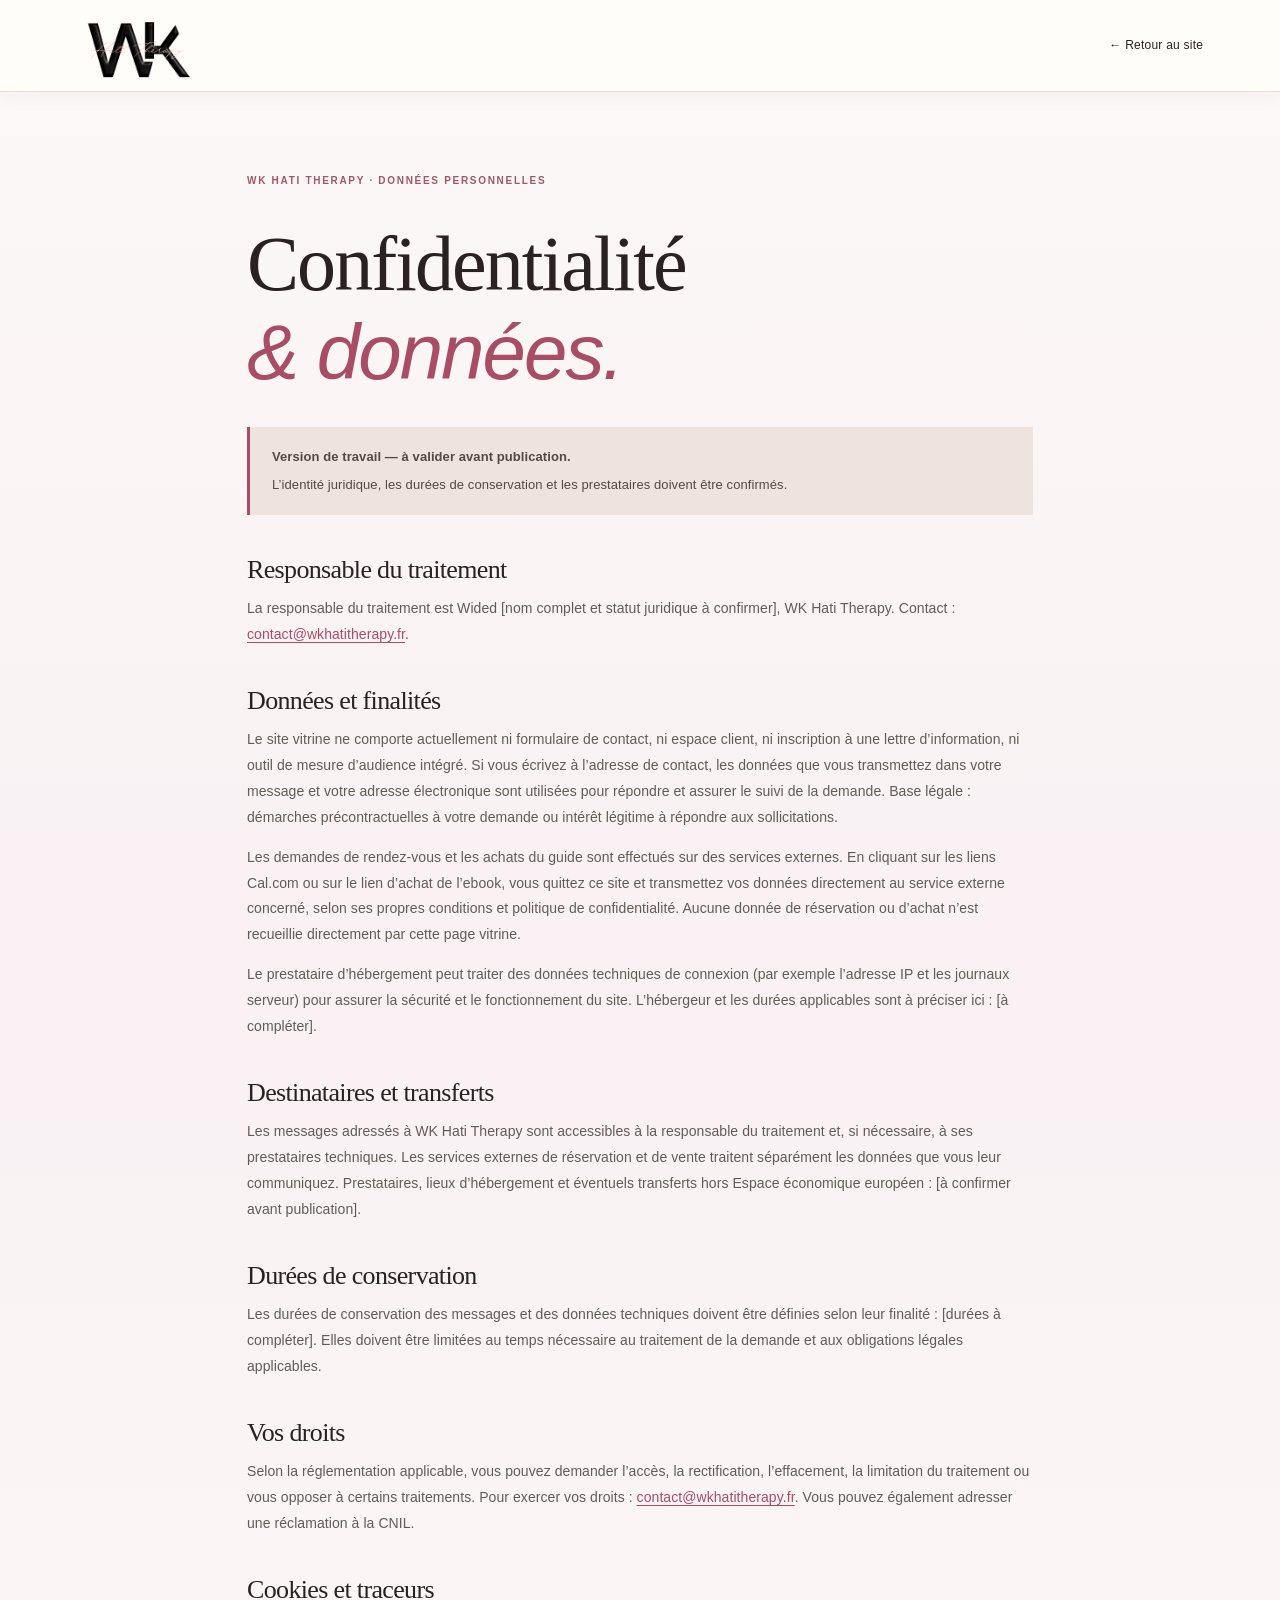
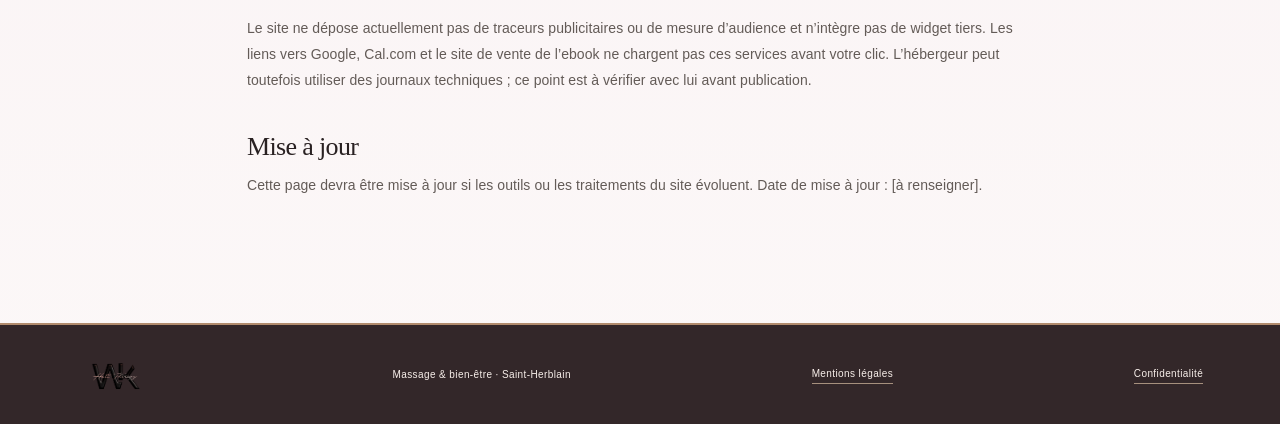
==== confidentialite.html @ cc338f1d "Première version du site WK Hati Therapy" ====
<!doctype html>
<html lang="fr"><head><meta charset="utf-8"><meta name="viewport" content="width=device-width, initial-scale=1"><meta name="theme-color" content="#f8f3f0"><title>Confidentialité — WK Hati Therapy</title><link rel="stylesheet" href="styles.css"></head>
<body class="legal-page">
<header class="site-header"><a class="brand" href="index.html" aria-label="WK Hati Therapy, accueil"><img src="Logo WK 2025 .PNG" alt="WK Hati Therapy"></a><a class="text-link" href="index.html">← Retour au site</a></header>
<main class="legal-content"><div class="section-kicker">WK Hati Therapy · Données personnelles</div><h1>Confidentialité<br><em>& données.</em></h1>
<div class="draft-alert"><strong>Version de travail — à valider avant publication.</strong> L’identité juridique, les durées de conservation et les prestataires doivent être confirmés.</div>
<h2>Responsable du traitement</h2><p>La responsable du traitement est Wided [nom complet et statut juridique à confirmer], WK Hati Therapy. Contact : <a href="mailto:contact@wkhatitherapy.fr">contact@wkhatitherapy.fr</a>.</p>
<h2>Données et finalités</h2><p>Le site vitrine ne comporte actuellement ni formulaire de contact, ni espace client, ni inscription à une lettre d’information, ni outil de mesure d’audience intégré. Si vous écrivez à l’adresse de contact, les données que vous transmettez dans votre message et votre adresse électronique sont utilisées pour répondre et assurer le suivi de la demande. Base légale : démarches précontractuelles à votre demande ou intérêt légitime à répondre aux sollicitations.</p>
<p>Les demandes de rendez-vous et les achats du guide sont effectués sur des services externes. En cliquant sur les liens Cal.com ou sur le lien d’achat de l’ebook, vous quittez ce site et transmettez vos données directement au service externe concerné, selon ses propres conditions et politique de confidentialité. Aucune donnée de réservation ou d’achat n’est recueillie directement par cette page vitrine.</p>
<p>Le prestataire d’hébergement peut traiter des données techniques de connexion (par exemple l’adresse IP et les journaux serveur) pour assurer la sécurité et le fonctionnement du site. L’hébergeur et les durées applicables sont à préciser ici : [à compléter].</p>
<h2>Destinataires et transferts</h2><p>Les messages adressés à WK Hati Therapy sont accessibles à la responsable du traitement et, si nécessaire, à ses prestataires techniques. Les services externes de réservation et de vente traitent séparément les données que vous leur communiquez. Prestataires, lieux d’hébergement et éventuels transferts hors Espace économique européen : [à confirmer avant publication].</p>
<h2>Durées de conservation</h2><p>Les durées de conservation des messages et des données techniques doivent être définies selon leur finalité : [durées à compléter]. Elles doivent être limitées au temps nécessaire au traitement de la demande et aux obligations légales applicables.</p>
<h2>Vos droits</h2><p>Selon la réglementation applicable, vous pouvez demander l’accès, la rectification, l’effacement, la limitation du traitement ou vous opposer à certains traitements. Pour exercer vos droits : <a href="mailto:contact@wkhatitherapy.fr">contact@wkhatitherapy.fr</a>. Vous pouvez également adresser une réclamation à la CNIL.</p>
<h2>Cookies et traceurs</h2><p>Le site ne dépose actuellement pas de traceurs publicitaires ou de mesure d’audience et n’intègre pas de widget tiers. Les liens vers Google, Cal.com et le site de vente de l’ebook ne chargent pas ces services avant votre clic. L’hébergeur peut toutefois utiliser des journaux techniques ; ce point est à vérifier avec lui avant publication.</p>
<h2>Mise à jour</h2><p>Cette page devra être mise à jour si les outils ou les traitements du site évoluent. Date de mise à jour : [à renseigner].</p></main>
<footer class="site-footer"><a class="footer-brand" href="index.html"><img src="Logo WK 2025 .PNG" alt="WK Hati Therapy"></a><span>Massage & bien-être · Saint-Herblain</span><a href="mentions-legales.html">Mentions légales</a><a href="confidentialite.html">Confidentialité</a></footer></body></html>
---- styles.css ----
:root{--paper:#f8f3f0;--cream:#fffdfb;--rose:#d5a19e;--rose-dark:#a86666;--ink:#201d1c;--green:#263c36;--muted:#77706c;--serif:'Playfair Display',Georgia,serif;--sans:'DM Sans',Arial,sans-serif;--content:1180px}
*{box-sizing:border-box}html{scroll-behavior:smooth;scroll-padding-top:92px}body{margin:0;background:var(--paper);color:var(--ink);font-family:var(--sans);font-size:15px;line-height:1.7}a{color:inherit;text-decoration:none}button{font:inherit}.site-header{height:88px;padding:0 max(5.5vw,24px);display:flex;align-items:center;justify-content:space-between;background:rgba(248,243,240,.94);position:sticky;top:0;z-index:20;border-bottom:1px solid rgba(32,29,28,.07);backdrop-filter:blur(12px)}.brand{width:102px;height:75px;display:flex;align-items:center;overflow:hidden}.brand img{width:100%;height:auto;object-fit:contain}.main-nav{display:flex;align-items:center;gap:clamp(16px,2.2vw,34px);font-size:12px;letter-spacing:.025em;color:#4c4643}.main-nav a{transition:color .2s}.main-nav a:hover,.text-link:hover{color:var(--rose-dark)}.button{display:inline-flex;align-items:center;justify-content:center;gap:30px;padding:14px 21px;background:var(--ink);color:white;font-size:11px;letter-spacing:.07em;text-transform:uppercase;transition:transform .2s,background .2s}.button:hover{transform:translateY(-2px);background:var(--rose-dark)}.button span{font-size:15px}.button-small{padding:12px 16px;gap:14px;font-size:10px}.menu-toggle{display:none}.hero{min-height:640px;max-width:1440px;margin:auto;padding:64px max(9vw,50px) 74px;position:relative;display:grid;grid-template-columns:1fr 1fr;align-items:center;overflow:hidden}.hero-copy{position:relative;z-index:2;padding-bottom:28px}.eyebrow,.section-kicker{font-size:10px;letter-spacing:.17em;text-transform:uppercase;color:var(--rose-dark);font-weight:600}.eyebrow{display:flex;align-items:center;gap:12px}.eyebrow-line{display:block;width:27px;height:1px;background:var(--rose-dark)}h1,h2,h3,p{margin-top:0}h1,h2{font-family:var(--serif);font-weight:500;letter-spacing:-.035em;line-height:1.13}h1{font-size:clamp(58px,7vw,94px);margin:25px 0 20px}h1 em,h2 em{font-weight:500;color:var(--rose-dark)}.hero-intro{max-width:410px;color:#655e5b;font-size:15px;line-height:1.9}.hero-actions{display:flex;align-items:center;gap:27px;margin-top:30px}.text-link{font-size:12px;letter-spacing:.02em;transition:color .2s}.text-link span{margin-left:9px;color:var(--rose-dark)}.hero-note{margin-top:57px;display:flex;align-items:center;gap:12px;font-size:10px;line-height:1.5;letter-spacing:.1em;text-transform:uppercase;color:#706965}.note-mark{font-size:24px;color:var(--rose-dark)}.hero-art{min-height:500px;position:relative;display:flex;align-items:center;justify-content:center}.art-halo{position:absolute;width:min(39vw,480px);aspect-ratio:1;border-radius:50%;background:#eadbd6;right:4%;top:5%;box-shadow:inset 0 0 0 1px rgba(255,255,255,.65)}.art-frame{position:relative;width:min(36vw,430px);aspect-ratio:1;overflow:hidden;border-radius:48% 48% 44% 44%;box-shadow:0 24px 60px rgba(62,40,38,.12);transform:rotate(2deg);background:#fff}.art-frame img{width:100%;height:100%;object-fit:cover}.art-caption{position:absolute;bottom:22px;right:0;display:flex;align-items:center;gap:12px;font-size:9px;letter-spacing:.13em;text-transform:uppercase;color:#685e59}.art-caption i{height:1px;width:35px;background:var(--rose-dark)}.floating-petal{position:absolute;border:1px solid #bf8881;border-radius:100% 0 100% 0;opacity:.72;transform:rotate(35deg)}.petal-one{width:19px;height:32px;top:72px;left:10%}.petal-two{width:12px;height:20px;bottom:100px;right:12%;transform:rotate(70deg)}.scroll-cue{position:absolute;bottom:27px;left:50%;display:flex;align-items:center;gap:12px;font-size:9px;letter-spacing:.16em;text-transform:uppercase;color:#827a75}.scroll-cue i{display:block;width:1px;height:34px;background:var(--rose-dark)}.intro-band{display:flex;justify-content:center;align-items:center;gap:42px;padding:22px;background:var(--green);color:#f6efea;text-align:center;font-family:var(--serif);font-size:17px;font-style:italic}.intro-band p{margin:0}.intro-band span{color:#dbb5aa;font-size:14px}.section{max-width:var(--content);margin:auto;padding:120px 36px}.section-kicker{color:var(--rose-dark);margin-bottom:30px}.section-kicker span{padding:0 7px;color:#c9aaa2}.about-grid{display:grid;grid-template-columns:.95fr 1.05fr;gap:10%;align-items:center}.image-placeholder{min-height:430px;position:relative;overflow:hidden;background:linear-gradient(135deg,#e1c3ba,#f0e1d9 52%,#b4b7a1);display:grid;place-items:center}.image-placeholder:before{content:"";position:absolute;inset:18px;border:1px solid rgba(255,255,255,.75)}.placeholder-sun{position:absolute;width:300px;height:300px;border-radius:50%;background:rgba(255,247,238,.36);left:-57px;top:-85px}.placeholder-copy{position:relative;text-align:center;color:#564740;display:flex;flex-direction:column;gap:13px}.placeholder-copy small,.photo-placeholder span,.shop-visual small{font-size:8px;letter-spacing:.2em}.placeholder-copy strong{font:500 25px/1.3 var(--serif)}.placeholder-corner{position:absolute;bottom:35px;right:35px;font:italic 28px var(--serif);color:rgba(255,255,255,.8)}.about-copy{position:relative;padding:35px 0}.about-copy h2,.services-heading h2,.cabinet-top h2,.shop-copy h2,.ebook-copy h2,.contact-main h2{font-size:clamp(38px,4vw,55px);margin:15px 0 24px}.about-copy>p:not(.eyebrow){max-width:450px;color:#6e6662;line-height:1.9;font-size:13px}.underlined{display:inline-block;margin-top:18px;padding-bottom:7px;border-bottom:1px solid #c99b93}.about-flower{position:absolute;width:135px;height:135px;right:-12px;bottom:-35px;overflow:hidden;border-radius:50%;opacity:.82}.about-flower img{width:100%;height:100%;object-fit:cover}.services-section{max-width:none;padding-left:max(calc((100% - var(--content))/2 + 36px),6vw);padding-right:max(calc((100% - var(--content))/2 + 36px),6vw);background:#eee3de}.services-heading,.cabinet-top{display:flex;justify-content:space-between;align-items:end;gap:40px}.services-heading h2,.cabinet-top h2{margin-bottom:0}.services-heading>p,.cabinet-top>p{max-width:330px;margin:0 0 7px;color:#706864;font-size:13px;line-height:1.85}.service-cards{display:grid;grid-template-columns:repeat(2,1fr);gap:17px;margin:48px 0 44px}.service-card{background:rgba(255,253,251,.73);padding:27px 28px 58px;min-height:252px;position:relative;border:1px solid rgba(146,105,99,.1);transition:transform .25s}.service-card:hover{transform:translateY(-5px)}.service-card.featured{background:#f9f3ef}.service-number{font-size:9px;letter-spacing:.12em;color:#a37c76}.service-icon{position:absolute;right:26px;top:21px;color:var(--rose-dark);font-size:23px}.service-card h3{font:500 25px var(--serif);margin:25px 0 9px}.service-card p{font-size:12px;color:#756c68;max-width:260px;min-height:42px}.service-meta{display:flex;flex-wrap:wrap;gap:6px 16px;padding-top:12px;border-top:1px solid #e7dcd7;font-size:9px;color:#827773}.card-link{position:absolute;right:23px;bottom:19px;color:var(--rose-dark);font-size:18px}.booking-strip{display:flex;justify-content:space-between;align-items:center;border-top:1px solid #d6c4bd;padding-top:24px}.booking-strip p{font:italic 20px var(--serif);margin:0}.button-light{background:#fffaf7;color:var(--ink)}.button-light:hover{background:var(--rose-dark);color:white}.cabinet-section{padding-top:118px;padding-bottom:120px}.gallery-grid{display:grid;grid-template-columns:1.55fr 1fr 1fr;gap:18px;margin-top:43px;align-items:start}.gallery-tile:nth-child(2){margin-top:42px}.gallery-tile:nth-child(3){margin-top:14px}.photo-placeholder{aspect-ratio:1.08;position:relative;display:flex;align-items:center;justify-content:center;overflow:hidden;background:linear-gradient(145deg,#ddd3ca,#f0e9e2 56%,#c9b4a6)}.gallery-large .photo-placeholder{aspect-ratio:1.5;background:linear-gradient(145deg,#d9cfc7,#efe7de 55%,#b8c2b0)}.photo-placeholder:before{content:"";position:absolute;width:65%;height:85%;border:1px solid rgba(255,255,255,.72);border-radius:48% 48% 4px 4px;bottom:-20%;left:18%;background:rgba(255,255,255,.11)}.photo-placeholder span{position:relative;color:#6c5e56}.photo-placeholder b{position:absolute;top:16px;right:18px;font:italic 16px var(--serif);color:#fff}.photo-placeholder.tone-rose{background:linear-gradient(150deg,#e7cdc8,#f5e9e3 58%,#caa59c)}.photo-placeholder.tone-green{background:linear-gradient(150deg,#c5c7b7,#e6e1d6 56%,#99a492)}.gallery-tile>p{margin:12px 0 0;font:italic 15px var(--serif);color:#665d58}.shop-section{max-width:none;padding:95px max(calc((100% - var(--content))/2 + 36px),6vw);background:#f0e9e5;display:grid;grid-template-columns:1fr 1fr;align-items:center;gap:10%}.shop-visual{height:360px;background:#e0c5bb;display:flex;align-items:center;justify-content:center;position:relative;overflow:hidden}.shop-sun{position:absolute;width:270px;height:270px;border-radius:50%;background:#ebd7ce;left:20%;top:4%;box-shadow:0 0 0 25px rgba(250,244,239,.17)}.shop-stack{position:relative;width:135px;height:170px;transform:rotate(-8deg)}.shop-stack span{position:absolute;width:100px;height:144px;background:#f8f1eb;border:1px solid rgba(84,61,53,.12);box-shadow:12px 12px 22px rgba(75,49,40,.14)}.shop-stack span:nth-child(1){left:12px;top:0;transform:rotate(12deg);background:#d9aaa0}.shop-stack span:nth-child(2){left:25px;top:8px;transform:rotate(5deg);background:#f4eee7}.shop-stack span:nth-child(3){left:31px;top:13px;background:#fffaf6}.shop-visual small{position:absolute;bottom:23px;left:25px;color:#65564f}.shop-copy{position:relative}.shop-copy h2{font-size:clamp(38px,4vw,52px)}.shop-copy>p,.ebook-copy>p{max-width:430px;color:#706864;line-height:1.9;font-size:13px}.shop-count{display:flex;align-items:center;gap:15px;margin-top:48px;font-size:9px;letter-spacing:.1em;text-transform:uppercase;color:#8b7f78}.shop-count span{height:1px;width:60px;background:#c9a39b}.ebooks-section{padding:110px max(calc((100% - var(--content))/2 + 36px),6vw);display:grid;grid-template-columns:.7fr 1.3fr;align-items:center;gap:12%;position:relative;overflow:hidden}.ebook-cover{width:250px;height:335px;background:#31473f;color:#fff5ed;display:flex;flex-direction:column;justify-content:space-between;padding:24px;position:relative;box-shadow:20px 20px 0 #e4d4ce,0 20px 35px #56433f22;overflow:hidden}.cover-orbit{position:absolute;width:280px;height:280px;border:1px solid rgba(248,230,214,.5);border-radius:50%;right:-110px;top:40px;box-shadow:0 0 0 24px rgba(248,230,214,.06),0 0 0 50px rgba(248,230,214,.05)}.ebook-cover>span,.ebook-cover small{font-size:8px;letter-spacing:.18em;z-index:1}.ebook-cover b{font:500 31px/1.2 var(--serif);z-index:1}.ebook-cover em{font-weight:500;color:#ddb7aa}.ebook-cover small{color:#d4c0b6}.ebook-image{width:100%;max-width:360px;aspect-ratio:1;margin:0 auto;background:#eadbd6;box-shadow:16px 16px 0 #e4d4ce;overflow:hidden;display:flex;align-items:center;justify-content:center}.ebook-image img{display:block;width:100%;height:100%;object-fit:contain}.ebook-copy{position:relative;z-index:1}.ebook-offer{display:flex;align-items:center;justify-content:space-between;gap:16px;max-width:410px;padding:14px 0;margin:20px 0 8px;border-top:1px solid #e2d4ce;border-bottom:1px solid #e2d4ce;color:#6b615c;font-size:10px;letter-spacing:.09em;text-transform:uppercase}.ebook-offer strong{font:500 24px var(--serif);color:var(--rose-dark);letter-spacing:0;white-space:nowrap}.ebook-copy .button{margin-top:14px}.ebook-flower{position:absolute;right:5%;top:10%;font-size:92px;color:#e8d8d2;opacity:.58}.contact-section{padding:95px max(calc((100% - var(--content))/2 + 36px),6vw);background:var(--green);color:#f8f1ec;display:grid;grid-template-columns:.9fr 1.1fr;gap:10%}.contact-main .section-kicker{color:#d6aaa0}.contact-main h2{margin-top:16px}.contact-main h2 em{color:#d9aaa1}.contact-main>p{max-width:340px;color:#d0d4ce;font-size:13px;margin:25px 0 28px}.contact-details{display:grid;grid-template-columns:1fr 1fr;gap:22px 35px}.contact-item small{font-size:8px;letter-spacing:.16em;color:#d5aaa0}.contact-item p{font-size:12px;line-height:1.8;margin:8px 0 0}.contact-item p span{color:#b6c1b9}.contact-item a{border-bottom:1px solid #9eaaa2}.map-placeholder{height:118px;grid-column:1/-1;border:1px solid rgba(232,225,215,.27);display:flex;align-items:center;justify-content:center;gap:10px;position:relative;color:#ced4cc;font-size:8px;letter-spacing:.13em}.map-placeholder i{font-size:20px;color:#d8b1a8;font-style:normal}.map-placeholder small{position:absolute;bottom:9px;right:12px;font-size:8px;color:#a8b2aa}.site-footer{min-height:90px;padding:20px max(5.5vw,24px);display:flex;align-items:center;justify-content:space-between;gap:20px;background:#1e302b;color:#d8d5cf;font-size:9px;letter-spacing:.04em}.footer-brand{width:75px;height:55px;overflow:hidden;display:block}.footer-brand img{width:100%;height:100%;object-fit:contain}.site-footer>a:not(.footer-brand){border-bottom:1px solid #66736c}.site-footer small{color:#9fa7a0}
.faq-section{padding-top:105px;padding-bottom:110px}.faq-heading{display:flex;justify-content:space-between;align-items:end;gap:40px}.faq-heading h2{font-size:clamp(38px,4vw,55px);margin:15px 0 0}.faq-heading>p{max-width:350px;margin:0 0 5px;color:#706864;font-size:13px;line-height:1.85}.faq-health-note{display:flex;gap:15px;align-items:flex-start;margin:38px 0 28px;padding:20px 24px;background:#eee3de;color:#655e59}.faq-health-note .note-mark{flex:none;margin-top:0}.faq-health-note p{margin:0;font-size:12px;line-height:1.8}.faq-health-note strong{font-size:11px;letter-spacing:.06em;text-transform:uppercase;color:#453d39}.faq-health-note a{color:var(--rose-dark);text-decoration:underline;text-underline-offset:3px}.faq-list{border-top:1px solid #d9cec8}.faq-item{border-bottom:1px solid #d9cec8}.faq-item summary{display:grid;grid-template-columns:40px 1fr 28px;gap:18px;align-items:center;padding:20px 2px;cursor:pointer;list-style:none;font:500 18px/1.45 var(--serif)}.faq-item summary::-webkit-details-marker{display:none}.faq-index{font:600 9px var(--sans);letter-spacing:.12em;color:var(--rose-dark)}.faq-item summary i{position:relative;width:22px;height:22px;border:1px solid #d4b3ac;border-radius:50%}.faq-item summary i:before,.faq-item summary i:after{content:"";position:absolute;background:var(--rose-dark);width:8px;height:1px;left:6px;top:10px;transition:transform .2s}.faq-item summary i:after{transform:rotate(90deg)}.faq-item[open] summary i:after{transform:rotate(0)}.faq-answer{padding:0 48px 23px 58px;color:#706864;font-size:13px;line-height:1.9}.faq-answer p{margin:0;max-width:780px}.faq-answer .text-link{margin-top:14px;font-size:11px}@media(max-width:980px){.site-header{padding:0 24px}.main-nav{gap:14px;font-size:11px}.header-cta{display:none}.hero{padding-left:7vw;padding-right:7vw}.art-frame{width:min(42vw,430px)}.art-halo{width:min(46vw,480px)}.section{padding-left:6vw;padding-right:6vw}.services-section,.shop-section,.ebooks-section,.contact-section{padding-left:6vw;padding-right:6vw}}
@media(max-width:700px){.faq-heading{align-items:flex-start;flex-direction:column;gap:18px}.faq-heading>p{max-width:480px}.faq-health-note{padding:17px 16px;gap:10px;margin:28px 0 20px}.faq-item summary{grid-template-columns:27px 1fr 24px;gap:10px;padding:17px 0;font-size:16px}.faq-answer{padding:0 6px 20px 37px;font-size:12px}html{scroll-padding-top:72px}.site-header{height:72px;padding:0 20px}.brand{width:82px;height:64px}.menu-toggle{display:flex;width:42px;height:42px;border:0;background:none;flex-direction:column;gap:6px;align-items:center;justify-content:center;cursor:pointer;margin-left:auto}.menu-toggle span{width:21px;height:1px;background:var(--ink);transition:transform .2s}.menu-toggle[aria-expanded="true"] span:first-child{transform:translateY(3.5px) rotate(45deg)}.menu-toggle[aria-expanded="true"] span:last-child{transform:translateY(-3.5px) rotate(-45deg)}.main-nav{display:none;position:absolute;top:71px;left:0;right:0;background:var(--paper);padding:16px 24px 24px;box-shadow:0 18px 22px #30272215;flex-direction:column;align-items:flex-start;gap:0}.main-nav.open{display:flex}.main-nav a{padding:10px 0;width:100%;border-bottom:1px solid #e6dcd6}.hero{display:flex;flex-direction:column;align-items:stretch;padding:55px 24px 62px;min-height:unset}.hero-copy{padding-bottom:0}.eyebrow{font-size:9px}.hero h1{font-size:60px;margin:20px 0 17px}.hero-intro{font-size:14px;max-width:440px}.hero-actions{gap:17px;flex-wrap:wrap}.button{font-size:9px;padding:13px 16px;gap:19px}.text-link{font-size:11px}.hero-note{margin-top:30px}.hero-art{min-height:360px;margin-top:0}.art-frame{width:min(76vw,360px)}.art-halo{width:min(82vw,390px);right:8%;top:3%}.art-caption{right:0;bottom:4px;font-size:7px;gap:8px}.scroll-cue{display:none}.intro-band{padding:18px 20px;gap:15px;flex-wrap:wrap;font-size:14px}.section{padding:76px 24px}.section-kicker{margin-bottom:24px}.about-grid{grid-template-columns:1fr;gap:35px}.image-placeholder{min-height:330px}.about-copy{padding:0}.about-copy h2,.services-heading h2,.cabinet-top h2,.shop-copy h2,.ebook-copy h2,.contact-main h2{font-size:40px}.about-flower{width:94px;height:94px;right:0;bottom:-15px}.services-heading,.cabinet-top{align-items:flex-start;flex-direction:column;gap:18px}.services-heading>p,.cabinet-top>p{max-width:420px}.service-cards{grid-template-columns:1fr;gap:12px;margin:30px 0}.service-card{min-height:222px}.booking-strip{align-items:flex-start;gap:15px;flex-direction:column}.booking-strip p{font-size:18px}.gallery-grid{grid-template-columns:1fr 1fr;gap:12px;margin-top:30px}.gallery-large{grid-column:1/-1}.gallery-tile:nth-child(2),.gallery-tile:nth-child(3){margin-top:0}.gallery-large .photo-placeholder{aspect-ratio:1.35}.photo-placeholder{aspect-ratio:1}.gallery-tile>p{font-size:13px}.shop-section{padding:65px 24px;grid-template-columns:1fr;gap:35px}.shop-visual{height:290px}.shop-count{margin-top:30px}.ebooks-section{padding:75px 24px;grid-template-columns:1fr;gap:45px}.ebook-image{width:min(100%,320px);margin:0 auto}.ebook-cover{width:205px;height:275px;margin:0 auto}.ebook-copy{text-align:left}.ebook-flower{right:-20px;top:5%;font-size:70px}.contact-section{padding:70px 24px;grid-template-columns:1fr;gap:40px}.contact-details{gap:20px}.site-footer{padding:20px 24px;flex-wrap:wrap}.site-footer>span{width:calc(100% - 100px);text-align:right}.site-footer small{margin-left:auto}}
@media(prefers-reduced-motion:reduce){html{scroll-behavior:auto}*,*:before,*:after{transition:none!important}}

/* Images de prestations et retours clients */
.logo-frame{background:#fff;padding:34px;transform:none;border:10px solid rgba(255,255,255,.55)}
.logo-frame img{object-fit:contain}
.founder-image{min-height:430px;position:relative;overflow:hidden;background:#fffdfb}
.founder-image img{display:block;width:100%;height:100%;min-height:430px;object-fit:cover}
.service-card{overflow:hidden}
.service-image{display:block;width:calc(100% + 56px);height:178px;object-fit:cover;margin:-27px -28px 18px}
.service-icon{top:218px}
.service-card h3{margin:12px 0 9px}
.reviews-section{padding-top:78px;padding-bottom:88px}
.reviews-intro{display:flex;justify-content:space-between;align-items:end;gap:40px}
.reviews-intro h2{font-size:clamp(38px,4vw,55px);margin:14px 0 0}
.reviews-intro>p{max-width:355px;color:#706864;font-size:13px;line-height:1.9}
.review-cards{display:grid;grid-template-columns:repeat(3,1fr);gap:16px;margin:30px 0 8px}
.review-cards blockquote{margin:0;padding:22px 24px;background:#eee3de;border:1px solid rgba(146,105,99,.1)}
.review-stars{color:var(--rose-dark);font-size:13px;letter-spacing:.12em}
.review-cards blockquote p{margin:12px 0;font:italic 20px/1.45 var(--serif);color:#433b38}
.review-cards cite{font-size:9px;font-style:normal;letter-spacing:.12em;text-transform:uppercase;color:#827773}
@media(max-width:700px){.logo-frame{padding:22px;border-width:7px}.founder-image,.founder-image img{min-height:330px}.service-image{height:155px}.service-icon{top:195px}.reviews-intro{align-items:flex-start;flex-direction:column;gap:16px}.review-cards{grid-template-columns:1fr;gap:10px}.review-cards blockquote{padding:17px 20px}.reviews-section{padding-top:62px;padding-bottom:68px}}

.legal-page .site-header{position:relative}.legal-content{max-width:850px;margin:auto;padding:80px 32px 110px}.legal-content h1{font-size:clamp(48px,7vw,78px);margin:16px 0 30px}.legal-content h2{font-size:26px;margin:38px 0 12px}.legal-content p,.legal-content li{font-size:14px;line-height:1.85;color:#635b57}.legal-content ul{padding-left:22px}.legal-content a{color:var(--rose-dark);text-decoration:underline;text-underline-offset:3px}.draft-alert{margin:25px 0 40px;padding:18px 22px;background:#eee3de;border-left:3px solid var(--rose-dark);font-size:13px;line-height:1.8;color:#544a45}.draft-alert strong{display:block;margin-bottom:5px}.legal-page .site-footer{flex-wrap:wrap}

.service-icon{top:193px}@media(max-width:700px){.service-icon{top:170px}}

/* Palette WK Hati Therapy : blanc, encre et rose */
:root{--paper:#fff;--cream:#fff;--rose:#e9a1b1;--rose-dark:#b44868;--ink:#201d1c}
body{background:#fff}
.main-nav{font-family:var(--serif);font-size:14px;font-weight:500;letter-spacing:.04em;color:#282322;gap:clamp(15px,1.9vw,27px)}
.main-nav a{padding:8px 0;position:relative}
.main-nav a:after{content:"";position:absolute;left:0;right:100%;bottom:2px;height:1px;background:var(--rose-dark);transition:right .2s}
.main-nav a:hover:after{right:0}
.intro-band{background:#fff3f5;color:var(--ink)}
.intro-band span{color:var(--rose-dark)}
.services-section{background:#fbf7f7}
.service-card,.service-card.featured{background:#fff}
.service-card{padding-bottom:48px}
.service-image{height:132px;margin-bottom:16px}
.service-card:before{content:"";position:absolute;z-index:1;inset:0 0 auto;height:132px;background:linear-gradient(0deg,rgba(28,22,23,.68),rgba(28,22,23,.02) 95%);pointer-events:none}
.service-card h3{position:absolute;z-index:2;top:78px;left:26px;right:24px;margin:0;color:#fff;font:500 26px/1.15 var(--serif);text-shadow:0 1px 8px rgba(0,0,0,.24)}
.service-icon{top:164px;color:var(--rose-dark)}
.service-number{color:var(--rose-dark)}
.shop-section{background:#fbf6f5}
.shop-visual{background:#f1dfdf}
.shop-sun{background:#fff4f2;box-shadow:0 0 0 25px rgba(250,244,239,.25)}
.ebook-cover{background:#fff;color:var(--ink);border:1px solid #eadcda}
.ebook-cover em,.ebook-cover small{color:var(--rose-dark)}
.cover-orbit{border-color:rgba(180,72,104,.28);box-shadow:0 0 0 24px rgba(180,72,104,.04),0 0 0 50px rgba(180,72,104,.025)}
.contact-section{background:#fff4f5;color:var(--ink);border-top:1px solid #f0dfe2}
.contact-main .section-kicker,.contact-item small{color:var(--rose-dark)}
.contact-main h2 em{color:var(--rose-dark)}
.contact-main>p,.contact-item p,.contact-item p span{color:#665e5b}
.contact-item a{border-color:var(--rose-dark)}
.map-placeholder{color:#665e5b;border-color:#e7cdd2}
.map-placeholder small{color:#706864}
.site-footer{background:#fff;color:#332e2c;border-top:1px solid #eee4e3}
.site-footer>a:not(.footer-brand){border-color:#c86b83}
.site-footer small{color:#706864}
.button-light{background:#fff;color:var(--ink);border:1px solid #e9cbd2}
.button-light:hover{color:#fff}
@media(max-width:700px){.main-nav{font-family:var(--sans);font-size:15px;letter-spacing:.015em}.service-image{height:118px}.service-card:before{height:118px}.service-card h3{top:67px;left:21px;right:20px;font-size:24px}.service-icon{top:148px}}

.naro-image{object-position:50% 45%}.shop-visual{display:block;height:360px;position:relative;overflow:hidden;background:#f1dfdf}.shop-visual img{display:block;width:100%;height:100%;object-fit:cover;object-position:50% 55%}.shop-visual small{z-index:1;left:20px;bottom:20px;padding:8px 11px;background:rgba(255,255,255,.88);color:#332e2c;letter-spacing:.12em}.contact-location{grid-column:1/-1}.contact-building{display:block;width:100%;height:230px;object-fit:cover;object-position:center 48%;margin-top:12px;border:1px solid #f0dfe2}.transit-info{margin-top:12px!important;font-size:11px!important;line-height:1.75!important}.transit-info a{display:inline-block;margin-top:5px;color:var(--rose-dark);border-bottom:1px solid var(--rose-dark)}@media(max-width:700px){.shop-visual{height:290px}.contact-location{grid-column:1/-1}.contact-building{height:190px}}

/* Finition éditoriale WK Hati Therapy */
:root{--paper:#fffdfc;--cream:#fff;--rose:#e8a0b0;--rose-dark:#a94462;--ink:#211b1b;--green:#f5e9e9;--muted:#6d6260;--content:1200px}
body{background:#fff;color:var(--ink);font-size:16px;line-height:1.72}
.site-header{height:94px;padding:0 max(6vw,28px);background:rgba(255,253,252,.96);border-bottom:1px solid #f0e5e3}
.brand{width:116px;height:82px}
.main-nav{gap:clamp(17px,2vw,31px);font-family:var(--serif);font-size:15px;letter-spacing:.035em;color:#302829}
.main-nav a{padding:10px 0}
.header-cta{font-size:10px}
.button{border-radius:2px;background:#a94462;color:#fff;padding:15px 23px;letter-spacing:.09em;font-size:10px}
.button:hover{background:#87364e}
.button-small{border-radius:2px;padding:13px 17px}
.hero{max-width:1420px;min-height:650px;padding-top:72px;padding-bottom:82px}
.hero h1{font-size:clamp(60px,7vw,92px);line-height:1.04}
.hero-intro{font-size:16px;max-width:455px;color:#625757;line-height:1.85}
.hero-art .art-halo{background:#f3e2e1}
.art-frame{box-shadow:0 25px 65px rgba(66,39,42,.12)}
.intro-band{padding:25px 28px;background:#fbf3f3;font-size:18px}
.section{padding-top:108px;padding-bottom:108px}
.section-kicker{font-size:10px;letter-spacing:.2em;color:var(--rose-dark)}
.about-grid{gap:8%;align-items:center}
.founder-image{min-height:500px;max-height:550px;border-radius:3px 84px 3px 3px;box-shadow:0 20px 48px rgba(58,37,36,.1)}
.founder-image img{min-height:500px;max-height:550px;object-position:center 38%}
.about-copy{padding:22px 0}
.about-copy h2,.services-heading h2,.shop-copy h2,.ebook-copy h2,.contact-main h2{font-size:clamp(40px,4.3vw,58px)}
.about-copy>p:not(.eyebrow){font-size:14px;line-height:1.95;color:#625858}
.reviews-section{padding-top:65px;padding-bottom:94px}
.reviews-intro h2{font-size:clamp(38px,4vw,52px)}
.review-cards{gap:18px;margin:34px 0 14px}
.review-cards blockquote{padding:25px 27px;background:#fff;border:1px solid #eee0e0;box-shadow:0 12px 30px rgba(65,39,42,.045)}
.review-cards blockquote p{font-size:21px;line-height:1.45}
.review-stars{letter-spacing:.17em;color:#aa4c65}
.services-section{background:#faf5f4}
.services-heading{gap:60px}
.services-heading>p{max-width:390px;font-size:14px;line-height:1.9}
.service-cards{gap:20px}
.service-card,.service-card.featured{border:1px solid #eee4e2;box-shadow:0 8px 24px rgba(58,39,39,.035);transition:transform .25s,box-shadow .25s}
.service-card:hover{transform:translateY(-4px);box-shadow:0 14px 30px rgba(58,39,39,.09)}
.service-image{height:146px;margin-bottom:16px}
.service-card:before{height:146px;background:linear-gradient(0deg,rgba(24,18,20,.72),rgba(24,18,20,.02) 96%)}
.service-card h3{top:88px;left:27px;right:26px;font-size:27px;line-height:1.12}
.service-icon{top:178px}
.service-card p{font-size:13px;line-height:1.75;max-width:320px;color:#6d6260}
.service-meta{font-size:10px;letter-spacing:.02em;color:#625958}
.booking-strip{border-color:#e4d5d2}
.faq-section{padding-top:92px}
.faq-banner{width:100%;margin:0 auto 40px;overflow:hidden;border-radius:5px;box-shadow:0 16px 38px rgba(70,43,43,.08)}
.faq-banner img{display:block;width:100%;height:auto}
.visually-hidden{position:absolute!important;width:1px;height:1px;padding:0;margin:-1px;overflow:hidden;clip:rect(0,0,0,0);white-space:nowrap;border:0}
.faq-health-note{background:#fbf2f3;border:1px solid #f0e1e2;border-radius:3px;padding:22px 26px}
.faq-item{border-color:#ece2e0}
.faq-item summary{font-size:19px}
.faq-answer{font-size:14px}
.shop-section{background:#fcf8f7}
.shop-visual{height:360px;box-shadow:0 16px 42px rgba(58,39,39,.1)}
.contact-section{padding-top:84px;padding-bottom:84px;background:#fff7f7;gap:8%;border-top:1px solid #f0e2e2}
.contact-details{gap:24px 30px}
.contact-item small{font-size:9px;letter-spacing:.18em}
.contact-item p{font-size:13px}
.contact-location p:first-of-type{font-size:14px;line-height:1.7}
.contact-images{display:grid;grid-template-columns:.9fr 1.1fr;gap:11px;margin:15px 0 12px}
.contact-building,.cabinet-interior{display:block;width:100%;height:152px;object-fit:cover;border:1px solid #eee1e0}
.contact-building{object-position:center 42%}
.cabinet-interior{object-position:center 36%}
.transit-info{font-size:12px!important}
.site-footer{min-height:100px;padding:22px max(6vw,28px);font-size:10px}
@media(max-width:980px){.main-nav{font-size:14px;gap:14px}.hero{min-height:600px}.section{padding-top:88px;padding-bottom:88px}.services-heading{gap:35px}}
@media(max-width:700px){.site-header{height:74px;padding:0 20px}.brand{width:90px;height:66px}.main-nav{font-family:var(--sans);font-size:15px;letter-spacing:.02em}.hero{padding:52px 24px 62px}.hero h1{font-size:58px}.hero-intro{font-size:14px}.section{padding:72px 24px}.about-grid{gap:30px}.founder-image,.founder-image img{min-height:340px;max-height:390px}.reviews-section{padding-top:48px;padding-bottom:68px}.review-cards{gap:12px}.services-section{padding-top:75px;padding-bottom:75px}.service-image{height:128px}.service-card:before{height:128px}.service-card h3{top:74px;left:22px;right:21px;font-size:24px}.service-icon{top:158px}.faq-banner{margin-bottom:28px;border-radius:3px}.faq-section{padding-top:65px}.contact-section{padding:66px 24px;gap:35px}.contact-images{grid-template-columns:.9fr 1.1fr;gap:8px}.contact-building,.cabinet-interior{height:122px}.site-footer{padding:20px 22px}}


/* Lisibilité des prestations, avis et FAQ */
.hero h1{font-size:clamp(62px,7.2vw,96px);letter-spacing:-.045em}
.hero-actions{margin-top:34px}
.review-cards{display:flex;flex-wrap:wrap;justify-content:center;align-items:stretch}
.review-cards blockquote{display:flex;flex:0 1 calc((100% - 36px)/3);flex-direction:column;justify-content:flex-start;min-height:192px;padding:22px 23px}
.review-mark{display:flex;align-items:center;gap:8px;margin-bottom:12px}
.review-icon{display:inline-grid;place-items:center;width:22px;height:22px;border-radius:50%;background:#a94462;color:#fff;font-size:12px;line-height:1}
.review-stars{font-size:11px;letter-spacing:.1em}
.review-origin{margin-left:auto;font:600 8px/1 var(--sans);letter-spacing:.11em;color:#8b7778}
.review-cards blockquote p{margin:5px 0 0;font-size:19px;line-height:1.5}
.review-cards .review-summary{font-size:17px}
.service-card{padding-bottom:68px}
.service-card p{font-family:var(--serif);font-size:15px;line-height:1.72;letter-spacing:.005em;color:#5f4f50;max-width:340px}
.service-meta{font-family:var(--sans);font-size:10px}
.card-link{display:inline-flex;align-items:center;justify-content:center;gap:9px;min-height:38px;padding:9px 13px;right:14px;bottom:13px;background:#a94462;color:#fff;border-radius:2px;font:600 10px/1.2 var(--sans);letter-spacing:.04em;white-space:nowrap}
.card-link span{font-size:13px;margin-left:1px}
.card-link:hover{background:#87364e;color:#fff;transform:translateY(-1px)}
.faq-health-note{font-family:var(--serif);color:#57494a}
.faq-health-note p{font-family:var(--serif);font-size:15px;line-height:1.8;color:#57494a}
.faq-health-note strong{display:inline-block;margin-bottom:4px;font:500 18px/1.3 var(--serif);letter-spacing:0;text-transform:none;color:#352b2c}
@media(max-width:900px){.review-cards blockquote{flex-basis:calc((100% - 18px)/2)}}
@media(max-width:700px){.hero h1{font-size:58px}.review-cards blockquote{flex-basis:100%;min-height:0;padding:18px 20px}.review-cards blockquote p{font-size:18px}.review-cards .review-summary{font-size:16px}.service-card{padding-bottom:68px}.service-card p{font-size:14px;line-height:1.7}.card-link{font-size:10px;padding:9px 11px}.faq-health-note p{font-size:14px}.faq-health-note strong{font-size:17px}}


.hero-copy .eyebrow{font-family:var(--serif);font-size:clamp(17px,1.65vw,21px);font-weight:500;letter-spacing:.015em;text-transform:none;color:#634a4c}.hero-copy .eyebrow-line{width:34px;background:#b98572}.hero-bloom{display:inline-block;margin-left:9px;color:#b98572;font-size:.34em;line-height:1;vertical-align:middle;transform:translateY(-.18em)}.hero-art .art-halo{z-index:0}.hero-art:before,.hero-art:after{content:"";position:absolute;left:50%;top:50%;aspect-ratio:1;border:1px solid rgba(177,128,104,.62);border-radius:48% 52% 50% 47% / 50% 47% 53% 50%;pointer-events:none;z-index:1}.hero-art:before{width:calc(min(36vw,430px) + 44px);transform:translate(-50%,-50%) rotate(-11deg)}.hero-art:after{width:calc(min(36vw,430px) + 72px);border-color:rgba(196,147,121,.48);border-radius:53% 47% 49% 51% / 47% 53% 48% 52%;transform:translate(-50%,-50%) rotate(7deg)}.hero-art .art-frame{z-index:2}@media(max-width:700px){.hero-copy .eyebrow{font-size:17px}.hero-art:before{width:calc(min(76vw,360px) + 20px)}.hero-art:after{width:calc(min(76vw,360px) + 40px)}}

/* Direction artistique globale : deux familles, ivoire, encre et or rosé */
:root{--paper:#fbf7f4;--cream:#fffdfa;--rose:#dda0ad;--rose-dark:#a94d66;--ink:#292122;--green:#f5e9e9;--muted:#74696a;--gold:#b18b6d;--gold-light:#d8bda1;--serif:Georgia,'Times New Roman',serif;--sans:Arial,'Helvetica Neue',sans-serif;--content:1200px}
html{background:var(--paper)}
body{font-family:var(--sans)!important;font-size:15px;line-height:1.75;color:var(--ink);background:linear-gradient(180deg,#fffdfa 0%,#fbf7f5 42%,#fffdfa 100%)}
button,input,select,textarea,.main-nav,.button,.text-link,.eyebrow,.section-kicker,.service-number,.service-meta,.contact-item small,.review-origin,.ebook-offer,.site-footer,.faq-index,.faq-answer .text-link{font-family:var(--sans)!important}
h1,h2,h3,h4,.faq-item summary,.review-cards blockquote p,.intro-band p,.booking-strip p,.placeholder-copy strong{font-family:var(--serif)!important}
p,li,small,cite{font-family:var(--sans)!important}
em{font-family:inherit;font-style:italic;font-weight:400}
.site-header{height:92px;background:rgba(255,253,250,.97);border-bottom:1px solid rgba(177,139,109,.28);box-shadow:0 5px 22px rgba(61,42,43,.035)}
.brand{width:118px}
.main-nav{font-size:14px;font-weight:500;letter-spacing:.015em;color:#3b3031}
.main-nav a:after{height:1px;background:var(--gold)}
.button{background:var(--rose-dark);border:1px solid var(--rose-dark);border-radius:3px;box-shadow:0 5px 14px rgba(169,77,102,.12);font-family:var(--sans)!important;font-weight:600;letter-spacing:.08em}
.button:hover{background:#863d52;border-color:#863d52}
.button-light{background:#fffdfa;color:var(--ink);border-color:var(--gold-light)}
.hero{background:radial-gradient(ellipse at 83% 48%,rgba(230,196,179,.19),transparent 43%),linear-gradient(120deg,#fffdfa 0%,#fcf6f4 100%);border-bottom:1px solid rgba(177,139,109,.18)}
.hero-copy .eyebrow{font-family:var(--sans)!important;font-weight:500;letter-spacing:.02em;color:#76565c}
.hero h1{font-family:var(--serif)!important;font-weight:500;letter-spacing:-.045em}
.hero-bloom{color:var(--gold)!important}
.art-halo{background:#f2e2df}
.hero-art:before{border-color:rgba(177,139,109,.78)}
.hero-art:after{border-color:rgba(211,167,143,.65)}
.intro-band{background:#f7efec;border-top:1px solid rgba(177,139,109,.18);border-bottom:1px solid rgba(177,139,109,.18);color:#403334}
.intro-band span{color:var(--gold)}
.section{padding-top:104px;padding-bottom:104px}
.section-kicker{font-weight:600;letter-spacing:.17em;color:#9e5868}
.section-kicker span{color:var(--gold)}
.about-section{background:rgba(255,253,250,.78)}
.about-copy h2,.services-heading h2,.shop-copy h2,.ebook-copy h2,.contact-main h2,.faq-heading h2{font-family:var(--serif)!important;font-weight:500;letter-spacing:-.035em}
.about-copy>p:not(.eyebrow),.services-heading>p,.shop-copy>p,.ebook-copy>p,.contact-main>p{font-family:var(--sans)!important;font-size:14px;line-height:1.9;color:#625859}
.founder-image{border:1px solid rgba(177,139,109,.4);box-shadow:0 22px 50px rgba(59,41,42,.11)}
.reviews-section{background:linear-gradient(135deg,#f8efed,#fffaf7 70%);border-top:1px solid rgba(177,139,109,.26);border-bottom:1px solid rgba(177,139,109,.26)}
.reviews-intro>p{font-family:var(--sans)!important;line-height:1.85}
.review-cards blockquote{background:rgba(255,253,250,.9);border:1px solid rgba(177,139,109,.28);border-radius:4px;box-shadow:0 14px 32px rgba(69,45,45,.06)}
.review-cards blockquote p{font-size:18px}
.review-icon{background:var(--gold);color:#fffdfa}
.review-stars{color:#a94d66}
.review-origin{color:#806a62}
.services-section{background:linear-gradient(145deg,#f5ebe8 0%,#fcf8f6 70%,#f9efec 100%);border-top:1px solid rgba(177,139,109,.16)}
.service-card,.service-card.featured{background:#fffdfa;border:1px solid rgba(177,139,109,.26);border-radius:5px;box-shadow:0 12px 28px rgba(59,41,42,.055)}
.service-card:hover{box-shadow:0 17px 36px rgba(59,41,42,.1)}
.service-card h3{font-family:var(--serif)!important;font-size:26px;font-weight:500;letter-spacing:-.015em}
.service-card p{font-family:var(--sans)!important;font-size:13px;line-height:1.8;color:#63585a}
.service-meta{font-size:10px;color:#68595a;border-color:#eaded9}
.service-number{color:var(--gold)}
.service-icon{color:var(--gold)}
.card-link{background:var(--rose-dark);border-radius:3px;font-family:var(--sans)!important}
.booking-strip{border-color:rgba(177,139,109,.38)}
.faq-section{background:#fffdfa}
.faq-banner{border:1px solid rgba(177,139,109,.32);box-shadow:0 15px 35px rgba(64,44,45,.075)}
.faq-item{border-color:#e9deda}
.faq-item summary{font-family:var(--serif)!important;font-size:18px;font-weight:500;color:#332a2b}
.faq-answer{font-family:var(--sans)!important;font-size:13px;line-height:1.85;color:#63595a}
.faq-health-note{background:#f8efed;border:1px solid rgba(177,139,109,.3);border-left:3px solid var(--gold);border-radius:3px}
.faq-health-note p{font-family:var(--sans)!important;font-size:14px;line-height:1.8}
.faq-health-note strong{font-family:var(--serif)!important;font-size:18px;font-weight:500;color:#423234}
.shop-section{background:#f7efec;border-top:1px solid rgba(177,139,109,.18);border-bottom:1px solid rgba(177,139,109,.18)}
.shop-visual{border:1px solid rgba(177,139,109,.3);box-shadow:0 18px 42px rgba(62,42,44,.1)}
.shop-count{font-family:var(--sans)!important;color:#756364}
.ebooks-section{background:linear-gradient(120deg,#fffdfa,#f7eeeb);border-top:1px solid rgba(177,139,109,.15)}
.ebook-image{border:1px solid rgba(177,139,109,.35);box-shadow:12px 12px 0 #eadbd4}
.ebook-offer{font-family:var(--sans)!important;border-color:#e4d1c9}
.ebook-offer strong{font-family:var(--serif)!important;color:var(--rose-dark)}
.contact-section{background:linear-gradient(120deg,#f8efed,#fff9f7);border-top:1px solid rgba(177,139,109,.32)}
.contact-main .section-kicker,.contact-item small{color:#9b5968}
.contact-item p,.contact-item p span{font-family:var(--sans)!important;color:#584d4e}
.contact-building,.cabinet-interior{border:1px solid rgba(177,139,109,.35);border-radius:3px;box-shadow:0 8px 20px rgba(54,38,39,.07)}
.transit-info a{color:#9b5968;border-color:var(--gold)}
.site-footer{background:#332729;color:#f8efea;border-top:2px solid var(--gold);font-size:10px}
.site-footer>a:not(.footer-brand){border-color:rgba(216,189,161,.7)}
.site-footer small{color:#ddc8bc}
.legal-page .site-header{background:#fffdfa}
.legal-content h1,.legal-content h2{font-family:var(--serif)!important}
.legal-content p,.legal-content li{font-family:var(--sans)!important}
@media(max-width:980px){.section{padding-top:88px;padding-bottom:88px}.main-nav{font-size:13px}}
@media(max-width:700px){body{font-size:14px}.site-header{height:76px}.main-nav{font-family:var(--sans)!important;font-size:15px}.hero-copy .eyebrow{font-size:16px}.hero h1{font-size:58px}.section{padding:70px 24px}.about-copy>p:not(.eyebrow),.services-heading>p,.shop-copy>p,.ebook-copy>p,.contact-main>p{font-size:13px}.service-card h3{font-size:24px}.service-card p{font-size:13px}.faq-item summary{font-size:16px}.faq-health-note p{font-size:13px}.site-footer{background:#332729}}



/* Typographie unifiée : Candara pour les textes, Cambria pour les titres */
:root{--font-body:Candara,Calibri,'Segoe UI',sans-serif;--font-display:Cambria,'Palatino Linotype',Georgia,serif;--serif:var(--font-display);--sans:var(--font-body)}
*,*::before,*::after{font-family:var(--font-body)!important}
h1,h2,h3,h4,h5,h6,.faq-item summary,.review-cards blockquote p,.intro-band p,.booking-strip p,.placeholder-copy strong,.legal-content h1,.legal-content h2{font-family:var(--font-display)!important}
body{font-family:var(--font-body)!important;font-size:16px;line-height:1.75;letter-spacing:.005em}
p,li,small,cite,.service-card p,.about-copy>p,.services-heading>p,.shop-copy>p,.ebook-copy>p,.contact-main>p,.faq-answer,.faq-health-note p{font-family:var(--font-body)!important;font-size:16px;line-height:1.75;letter-spacing:.005em}
button,input,select,textarea,a,.button,.text-link,.main-nav,.site-footer{font-family:var(--font-body)!important}
h1,h2,h3,h4,h5,h6{font-weight:500;letter-spacing:-.025em}
.hero-bloom{display:inline-block;width:34px;height:38px;margin-left:13px;color:#b88478;vertical-align:middle;transform:translateY(-.06em)}
.hero-bloom path,.hero-bloom circle{vector-effect:non-scaling-stroke}
@media(max-width:700px){body,p,li,small,cite,.service-card p,.about-copy>p,.services-heading>p,.shop-copy>p,.ebook-copy>p,.contact-main>p,.faq-answer,.faq-health-note p{font-size:15px}.hero-bloom{width:29px;height:33px;margin-left:9px}}


/* Fond rose poudré léger sur l'ensemble du site */
:root{--paper:#faf3f4;--cream:#fffafa}
html{background:#faf3f4}
body{background:linear-gradient(180deg,#fcf8f8 0%,#f9f1f3 48%,#fcf8f8 100%)}
.site-header{background:rgba(252,247,248,.96)}
.hero{background:radial-gradient(ellipse at 82% 48%,rgba(220,172,185,.16),transparent 44%),linear-gradient(120deg,#fcf8f8 0%,#f8eff1 100%)}
.about-section,.faq-section{background:#fcf7f8}
.reviews-section{background:linear-gradient(135deg,#f8edef 0%,#fcf7f7 72%,#f9f0f2 100%)}
.services-section{background:linear-gradient(145deg,#f5e9ec 0%,#faf5f6 70%,#f7ecef 100%)}
.shop-section{background:#f8edef}
.ebooks-section{background:linear-gradient(120deg,#fcf7f8 0%,#f7edef 100%)}
.contact-section{background:linear-gradient(120deg,#f7edef 0%,#fcf7f8 100%)}
.faq-health-note{background:#f7edef}
.intro-band{background:#f4e9eb}


/* Vitrine produits : découverte sur place, sans achat en ligne */
.shop-section{display:block;max-width:none;padding:92px max(calc((100% - var(--content))/2 + 36px),6vw);background:linear-gradient(145deg,#f7edef 0%,#fbf5f5 54%,#f8eef0 100%)}
.shop-intro{display:grid;grid-template-columns:minmax(280px,.82fr) 1.18fr;gap:clamp(40px,8vw,105px);align-items:center;max-width:1200px;margin:0 auto 56px}
.shop-cover{position:relative;margin:0;aspect-ratio:1.12;overflow:hidden;background:#ebd9d3;border:1px solid rgba(177,139,109,.34);box-shadow:0 20px 44px rgba(59,41,42,.09)}
.shop-cover img{width:100%;height:100%;object-fit:cover;object-position:50% 80%;display:block}
.shop-cover figcaption{position:absolute;left:16px;bottom:16px;padding:9px 13px;background:rgba(255,250,250,.92);color:#6b4b4d;font:500 12px var(--font-body);letter-spacing:.08em;text-transform:uppercase}
.shop-copy h2{font-family:var(--font-display)!important}
.shop-local-only{margin-top:16px;padding:14px 18px;border-left:2px solid var(--gold);background:rgba(255,250,250,.72);color:#684d51;font-weight:600}
.shop-products{display:grid;grid-template-columns:repeat(4,minmax(0,1fr));gap:18px;max-width:1200px;margin:0 auto}
.shop-product{overflow:hidden;background:rgba(255,250,250,.86);border:1px solid rgba(177,139,109,.28);box-shadow:0 12px 28px rgba(59,41,42,.055);transition:transform .22s ease,box-shadow .22s ease}
.shop-product:hover{transform:translateY(-4px);box-shadow:0 18px 34px rgba(59,41,42,.1)}
.shop-product-image{aspect-ratio:1.05;overflow:hidden;background:#f3e9e8}
.shop-product-image img{width:100%;height:100%;object-fit:cover;object-position:center 48%;display:block;transition:transform .4s ease}
.shop-product:nth-child(1) .shop-product-image img{object-position:center 38%}
.shop-product:nth-child(2) .shop-product-image img{object-position:center 67%;transform:scale(1.16)}
.shop-product:nth-child(3) .shop-product-image img{object-position:center 38%}
.shop-product:nth-child(4) .shop-product-image img{object-position:center 12%}
.shop-product:hover .shop-product-image img{transform:scale(1.035)}
.shop-product:nth-child(2):hover .shop-product-image img{transform:scale(1.2)}
.shop-product-info{padding:20px 20px 22px}
.shop-product-info>span{font-size:10px;letter-spacing:.14em;text-transform:uppercase;color:#9a6870}
.shop-product-info h3{margin:8px 0 8px;font:500 21px/1.25 var(--font-display)!important;color:#332a2b}
.shop-product-info p{min-height:72px;margin:0 0 17px;font-size:14px;line-height:1.7;color:#615657}
.shop-product-info small{display:block;padding-top:12px;border-top:1px solid rgba(177,139,109,.25);font-size:11px;letter-spacing:.04em;color:#765b5e}
@media(max-width:1000px){.shop-products{grid-template-columns:repeat(2,minmax(0,1fr))}.shop-intro{gap:42px}}
@media(max-width:700px){.shop-section{padding:70px 22px}.shop-intro{grid-template-columns:1fr;gap:28px;margin-bottom:36px}.shop-cover{aspect-ratio:1.15}.shop-products{gap:12px}.shop-product-info{padding:15px 14px 17px}.shop-product-info h3{font-size:19px!important}.shop-product-info p{font-size:13px;min-height:92px}.shop-product-info small{font-size:10px}}
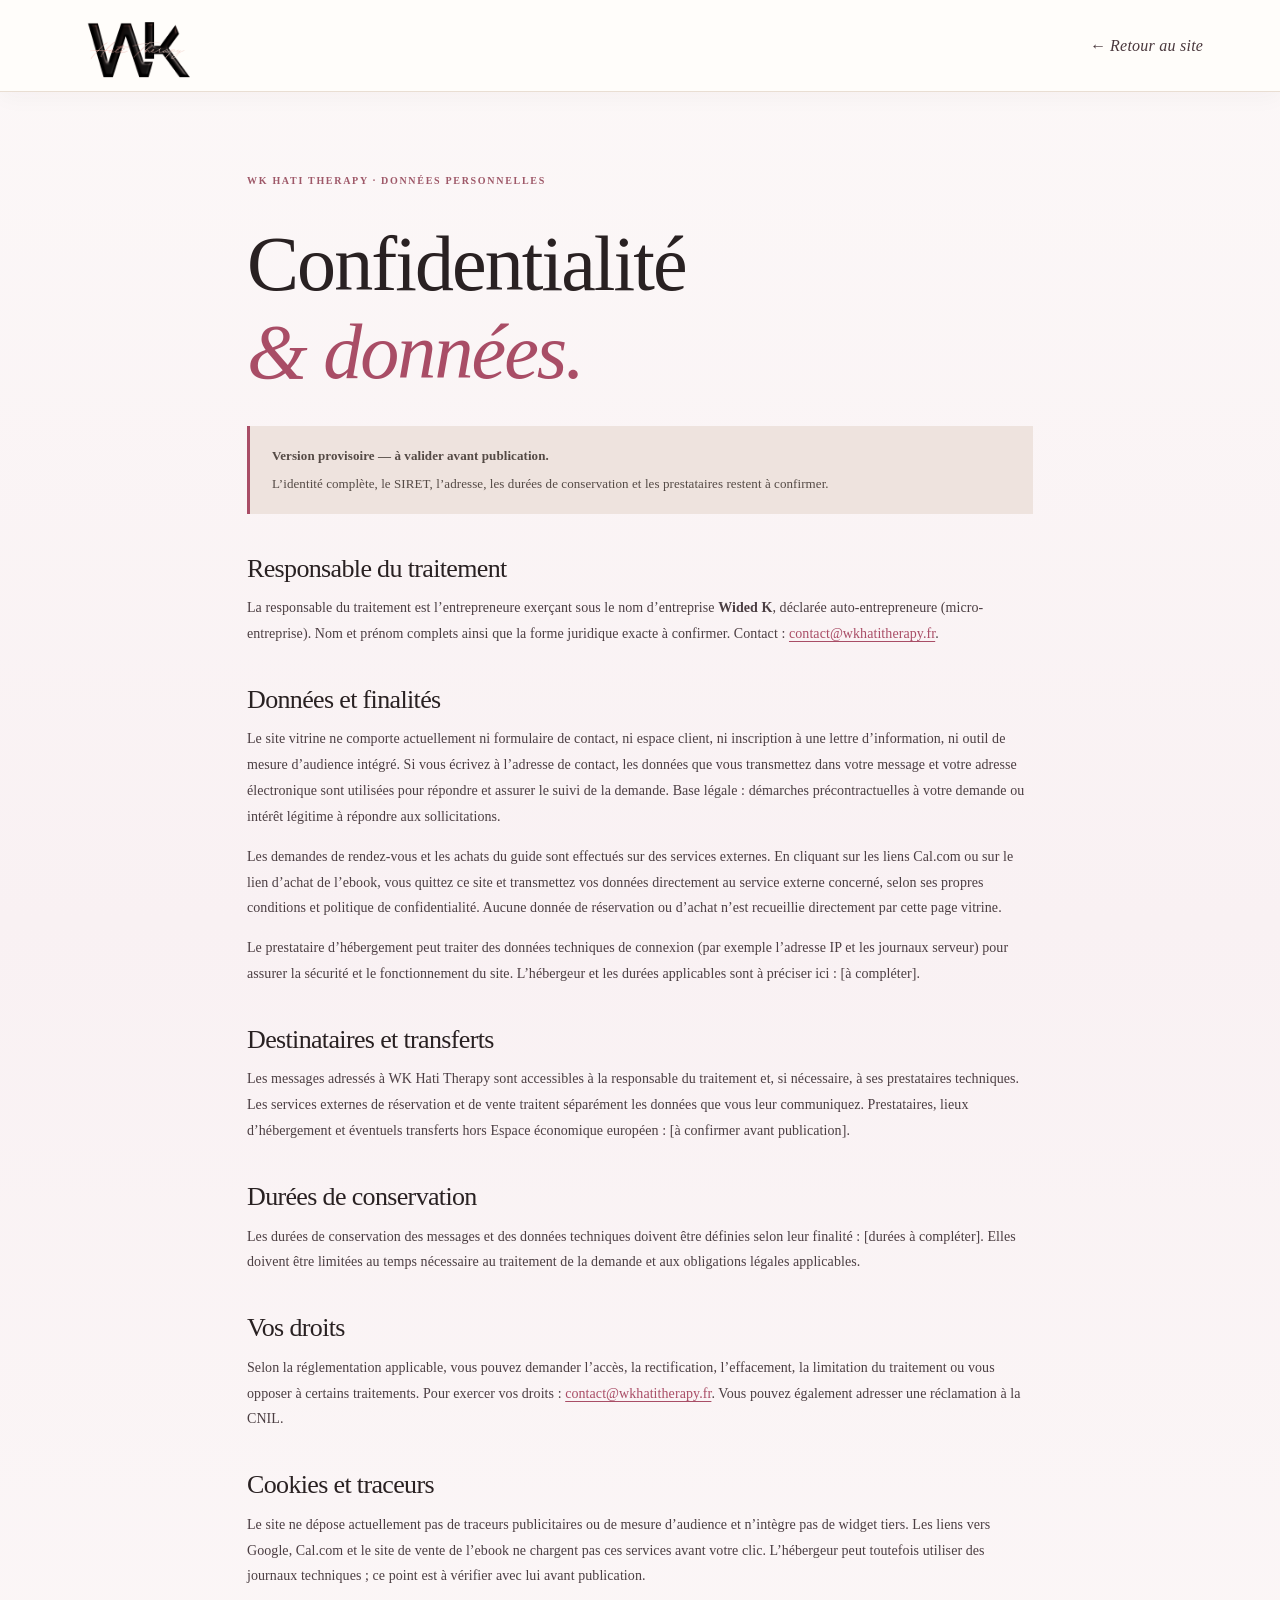
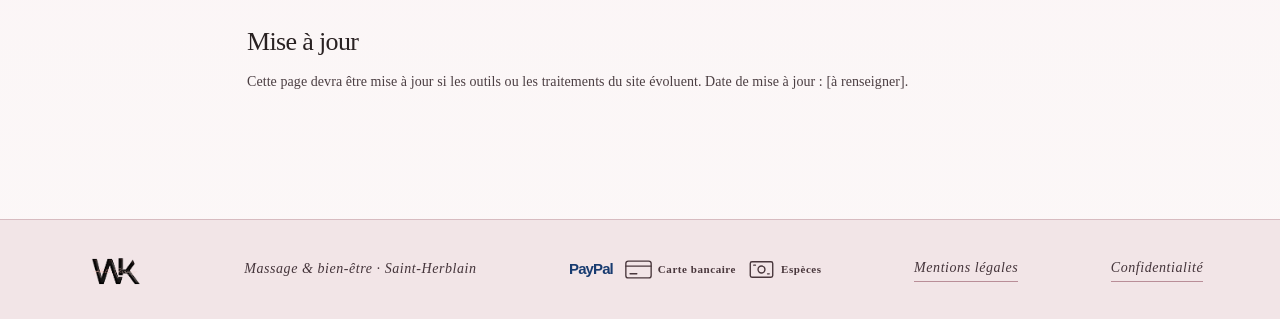
==== commit 4c305541: "Met à jour le site WK Hati Therapy" ====
--- a/confidentialite.html
+++ b/confidentialite.html
@@ -3,8 +3,8 @@
 <body class="legal-page">
 <header class="site-header"><a class="brand" href="index.html" aria-label="WK Hati Therapy, accueil"><img src="Logo WK 2025 .PNG" alt="WK Hati Therapy"></a><a class="text-link" href="index.html">← Retour au site</a></header>
 <main class="legal-content"><div class="section-kicker">WK Hati Therapy · Données personnelles</div><h1>Confidentialité<br><em>& données.</em></h1>
-<div class="draft-alert"><strong>Version de travail — à valider avant publication.</strong> L’identité juridique, les durées de conservation et les prestataires doivent être confirmés.</div>
-<h2>Responsable du traitement</h2><p>La responsable du traitement est Wided [nom complet et statut juridique à confirmer], WK Hati Therapy. Contact : <a href="mailto:contact@wkhatitherapy.fr">contact@wkhatitherapy.fr</a>.</p>
+<div class="draft-alert"><strong>Version provisoire — à valider avant publication.</strong> L’identité complète, le SIRET, l’adresse, les durées de conservation et les prestataires restent à confirmer.</div>
+<h2>Responsable du traitement</h2><p>La responsable du traitement est l’entrepreneure exerçant sous le nom d’entreprise <strong>Wided K</strong>, déclarée auto-entrepreneure (micro-entreprise). Nom et prénom complets ainsi que la forme juridique exacte à confirmer. Contact : <a href="mailto:contact@wkhatitherapy.fr">contact@wkhatitherapy.fr</a>.</p>
 <h2>Données et finalités</h2><p>Le site vitrine ne comporte actuellement ni formulaire de contact, ni espace client, ni inscription à une lettre d’information, ni outil de mesure d’audience intégré. Si vous écrivez à l’adresse de contact, les données que vous transmettez dans votre message et votre adresse électronique sont utilisées pour répondre et assurer le suivi de la demande. Base légale : démarches précontractuelles à votre demande ou intérêt légitime à répondre aux sollicitations.</p>
 <p>Les demandes de rendez-vous et les achats du guide sont effectués sur des services externes. En cliquant sur les liens Cal.com ou sur le lien d’achat de l’ebook, vous quittez ce site et transmettez vos données directement au service externe concerné, selon ses propres conditions et politique de confidentialité. Aucune donnée de réservation ou d’achat n’est recueillie directement par cette page vitrine.</p>
 <p>Le prestataire d’hébergement peut traiter des données techniques de connexion (par exemple l’adresse IP et les journaux serveur) pour assurer la sécurité et le fonctionnement du site. L’hébergeur et les durées applicables sont à préciser ici : [à compléter].</p>
@@ -13,4 +13,4 @@
 <h2>Vos droits</h2><p>Selon la réglementation applicable, vous pouvez demander l’accès, la rectification, l’effacement, la limitation du traitement ou vous opposer à certains traitements. Pour exercer vos droits : <a href="mailto:contact@wkhatitherapy.fr">contact@wkhatitherapy.fr</a>. Vous pouvez également adresser une réclamation à la CNIL.</p>
 <h2>Cookies et traceurs</h2><p>Le site ne dépose actuellement pas de traceurs publicitaires ou de mesure d’audience et n’intègre pas de widget tiers. Les liens vers Google, Cal.com et le site de vente de l’ebook ne chargent pas ces services avant votre clic. L’hébergeur peut toutefois utiliser des journaux techniques ; ce point est à vérifier avec lui avant publication.</p>
 <h2>Mise à jour</h2><p>Cette page devra être mise à jour si les outils ou les traitements du site évoluent. Date de mise à jour : [à renseigner].</p></main>
-<footer class="site-footer"><a class="footer-brand" href="index.html"><img src="Logo WK 2025 .PNG" alt="WK Hati Therapy"></a><span>Massage & bien-être · Saint-Herblain</span><a href="mentions-legales.html">Mentions légales</a><a href="confidentialite.html">Confidentialité</a></footer></body></html>+<footer class="site-footer"><a class="footer-brand" href="index.html"><img src="Logo WK 2025 .PNG" alt="WK Hati Therapy"></a><span>Massage & bien-être · Saint-Herblain</span><div class="payment-methods" aria-label="Moyens de paiement acceptés"><span class="payment-paypal" aria-label="PayPal">PayPal</span><span class="payment-card"><svg viewBox="0 0 32 22" aria-hidden="true"><rect x="1" y="1" width="30" height="20" rx="3"/><path d="M1 7h30M6 16h8"/></svg><span>Carte bancaire</span></span><span class="payment-cash"><svg viewBox="0 0 28 22" aria-hidden="true"><rect x="1" y="2" width="26" height="18" rx="2"/><circle cx="14" cy="11" r="4"/><path d="M5 6h2m14 10h2"/></svg><span>Espèces</span></span></div><a href="mentions-legales.html">Mentions légales</a><a href="confidentialite.html">Confidentialité</a></footer></body></html>
--- a/styles.css
+++ b/styles.css
@@ -241,8 +241,8 @@
 
 
 
-/* Typographie unifiée : Candara pour les textes, Cambria pour les titres */
-:root{--font-body:Candara,Calibri,'Segoe UI',sans-serif;--font-display:Cambria,'Palatino Linotype',Georgia,serif;--serif:var(--font-display);--sans:var(--font-body)}
+/* Typographie unifiée : Cambria pour les textes et les titres */
+:root{--font-body:Cambria,'Palatino Linotype',Georgia,serif;--font-display:Cambria,'Palatino Linotype',Georgia,serif;--serif:var(--font-display);--sans:var(--font-body)}
 *,*::before,*::after{font-family:var(--font-body)!important}
 h1,h2,h3,h4,h5,h6,.faq-item summary,.review-cards blockquote p,.intro-band p,.booking-strip p,.placeholder-copy strong,.legal-content h1,.legal-content h2{font-family:var(--font-display)!important}
 body{font-family:var(--font-body)!important;font-size:16px;line-height:1.75;letter-spacing:.005em}
@@ -283,12 +283,7 @@
 .shop-product:hover{transform:translateY(-4px);box-shadow:0 18px 34px rgba(59,41,42,.1)}
 .shop-product-image{aspect-ratio:1.05;overflow:hidden;background:#f3e9e8}
 .shop-product-image img{width:100%;height:100%;object-fit:cover;object-position:center 48%;display:block;transition:transform .4s ease}
-.shop-product:nth-child(1) .shop-product-image img{object-position:center 38%}
-.shop-product:nth-child(2) .shop-product-image img{object-position:center 67%;transform:scale(1.16)}
-.shop-product:nth-child(3) .shop-product-image img{object-position:center 38%}
-.shop-product:nth-child(4) .shop-product-image img{object-position:center 12%}
 .shop-product:hover .shop-product-image img{transform:scale(1.035)}
-.shop-product:nth-child(2):hover .shop-product-image img{transform:scale(1.2)}
 .shop-product-info{padding:20px 20px 22px}
 .shop-product-info>span{font-size:10px;letter-spacing:.14em;text-transform:uppercase;color:#9a6870}
 .shop-product-info h3{margin:8px 0 8px;font:500 21px/1.25 var(--font-display)!important;color:#332a2b}
@@ -296,3 +291,43 @@
 .shop-product-info small{display:block;padding-top:12px;border-top:1px solid rgba(177,139,109,.25);font-size:11px;letter-spacing:.04em;color:#765b5e}
 @media(max-width:1000px){.shop-products{grid-template-columns:repeat(2,minmax(0,1fr))}.shop-intro{gap:42px}}
 @media(max-width:700px){.shop-section{padding:70px 22px}.shop-intro{grid-template-columns:1fr;gap:28px;margin-bottom:36px}.shop-cover{aspect-ratio:1.15}.shop-products{gap:12px}.shop-product-info{padding:15px 14px 17px}.shop-product-info h3{font-size:19px!important}.shop-product-info p{font-size:13px;min-height:92px}.shop-product-info small{font-size:10px}}
+
+/* Ajustements demandés : lecture allégée, produits recadrés et typographie raffinée */
+.section-kicker span,.service-number{display:none!important}
+.reviews-intro>p{display:none}
+.review-cards blockquote{min-height:230px}
+.review-cards blockquote p{font-size:16px;line-height:1.65}
+.shop-cover{aspect-ratio:4/5}
+.shop-cover img{object-fit:contain;object-position:center}
+.shop-product-image{background:#f4edeb;padding:8px}
+.shop-product-image img{object-fit:contain;object-position:center}
+.shop-product:hover .shop-product-image img{transform:none}
+.shop-product-info small{display:none}
+
+/* Deux familles d’écriture pour un ensemble lisible et cohérent */
+.button,.button-small,.header-cta,.card-link,.text-link,.site-footer,.site-footer a,.site-footer small,.main-nav{font-family:var(--font-display)!important}
+.button,.button-small,.header-cta,.card-link,.text-link,.site-footer,.site-footer a{font-style:italic}
+.button{background:#65434b;border-color:#65434b;color:#fff;font-size:15px;font-weight:600;letter-spacing:.02em;text-transform:none}
+.button:hover{background:#493139;border-color:#493139}
+.button-small,.header-cta{font-size:14px;letter-spacing:.015em}
+.card-link{background:#65434b;color:#fff;font-size:14px;font-weight:600;letter-spacing:.01em}
+.text-link{font-size:16px;color:#49373c;letter-spacing:.015em}
+.main-nav,.main-nav a{font-family:var(--font-display)!important}
+.main-nav{font-style:normal;font-size:15px;color:#3e3034}
+.button-light{background:#fff9f8!important;color:#49373c!important;border-color:#b98e98!important}
+.button-light:hover{background:#493139!important;color:#fff!important}
+.site-footer{background:#f2e5e7!important;color:#44343a!important;border-top:1px solid #d7bbc0!important;font-size:14px}
+.site-footer a:not(.footer-brand){color:#44343a!important;border-color:#b98e98!important}
+.site-footer small{color:#604c51!important;font-size:13px}
+.payment-methods{display:flex;align-items:center;gap:12px;white-space:nowrap;font-style:normal!important}
+.payment-methods>span{display:inline-flex;align-items:center;gap:6px;font-family:Arial,sans-serif!important;font-size:11px;font-style:normal!important;font-weight:600;color:#49373c}
+.payment-paypal{font-size:15px!important;font-weight:700!important;font-style:italic!important;letter-spacing:-.06em;color:#183b70!important}
+.payment-card svg,.payment-cash svg{width:27px;height:19px;fill:none;stroke:currentColor;stroke-width:1.6;stroke-linecap:round;stroke-linejoin:round}
+@media(max-width:700px){.payment-methods{width:100%;justify-content:center;order:5;padding:10px 0;border-top:1px solid #d7bbc0}.site-footer small{order:6}}
+.founder-image{aspect-ratio:2/3;min-height:0;max-height:none}
+.founder-image img{height:100%;min-height:0;max-height:none;object-fit:cover;object-position:center}
+@media(max-width:700px){.founder-image,.founder-image img{min-height:0;max-height:none}}
+@media(max-width:700px){.shop-cover{aspect-ratio:4/5}.review-cards blockquote{min-height:0}.review-cards blockquote p{font-size:16px}}
+
+/* Le texte courant reprend la famille élégante des titres et des boutons */
+p,li,.faq-answer,.faq-health-note p,.about-copy>p,.services-heading>p,.shop-copy>p,.ebook-copy>p,.contact-main>p,.contact-item p{font-family:var(--font-display)!important;color:#4b3e42!important}
